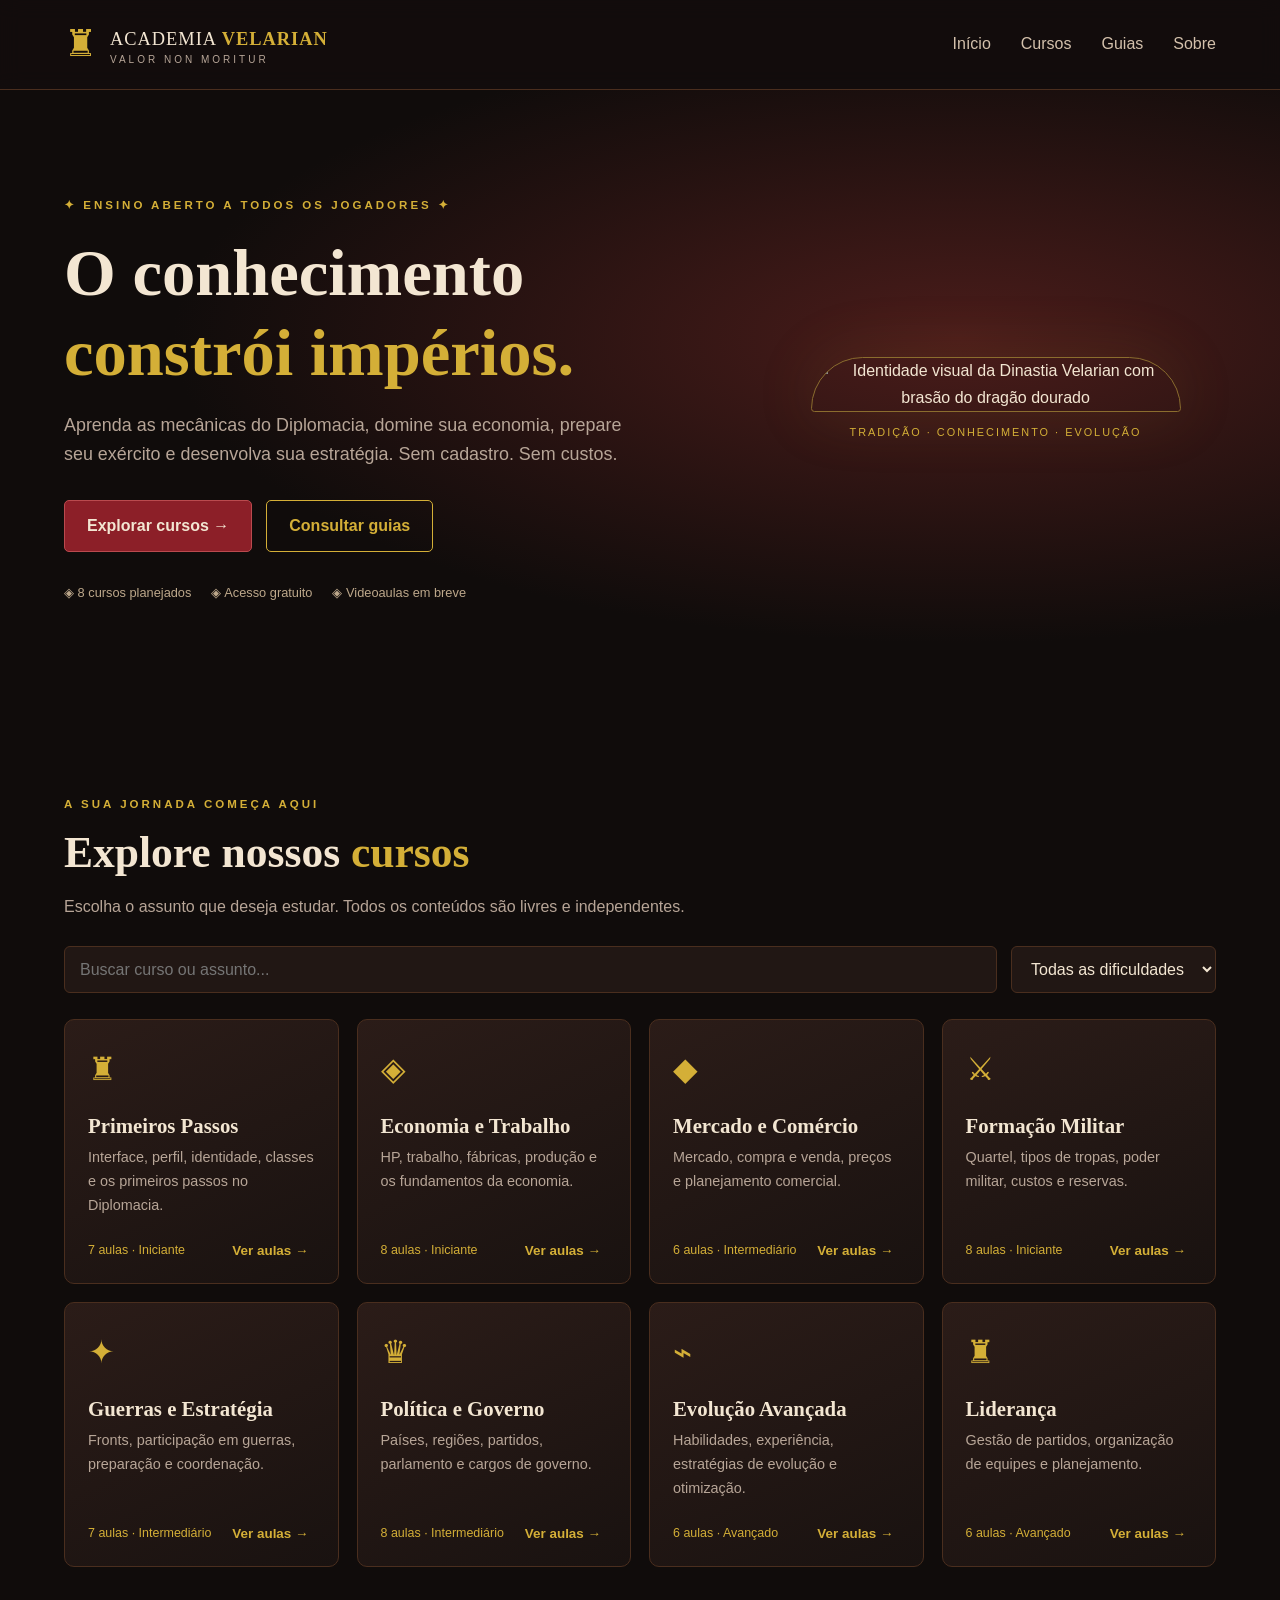
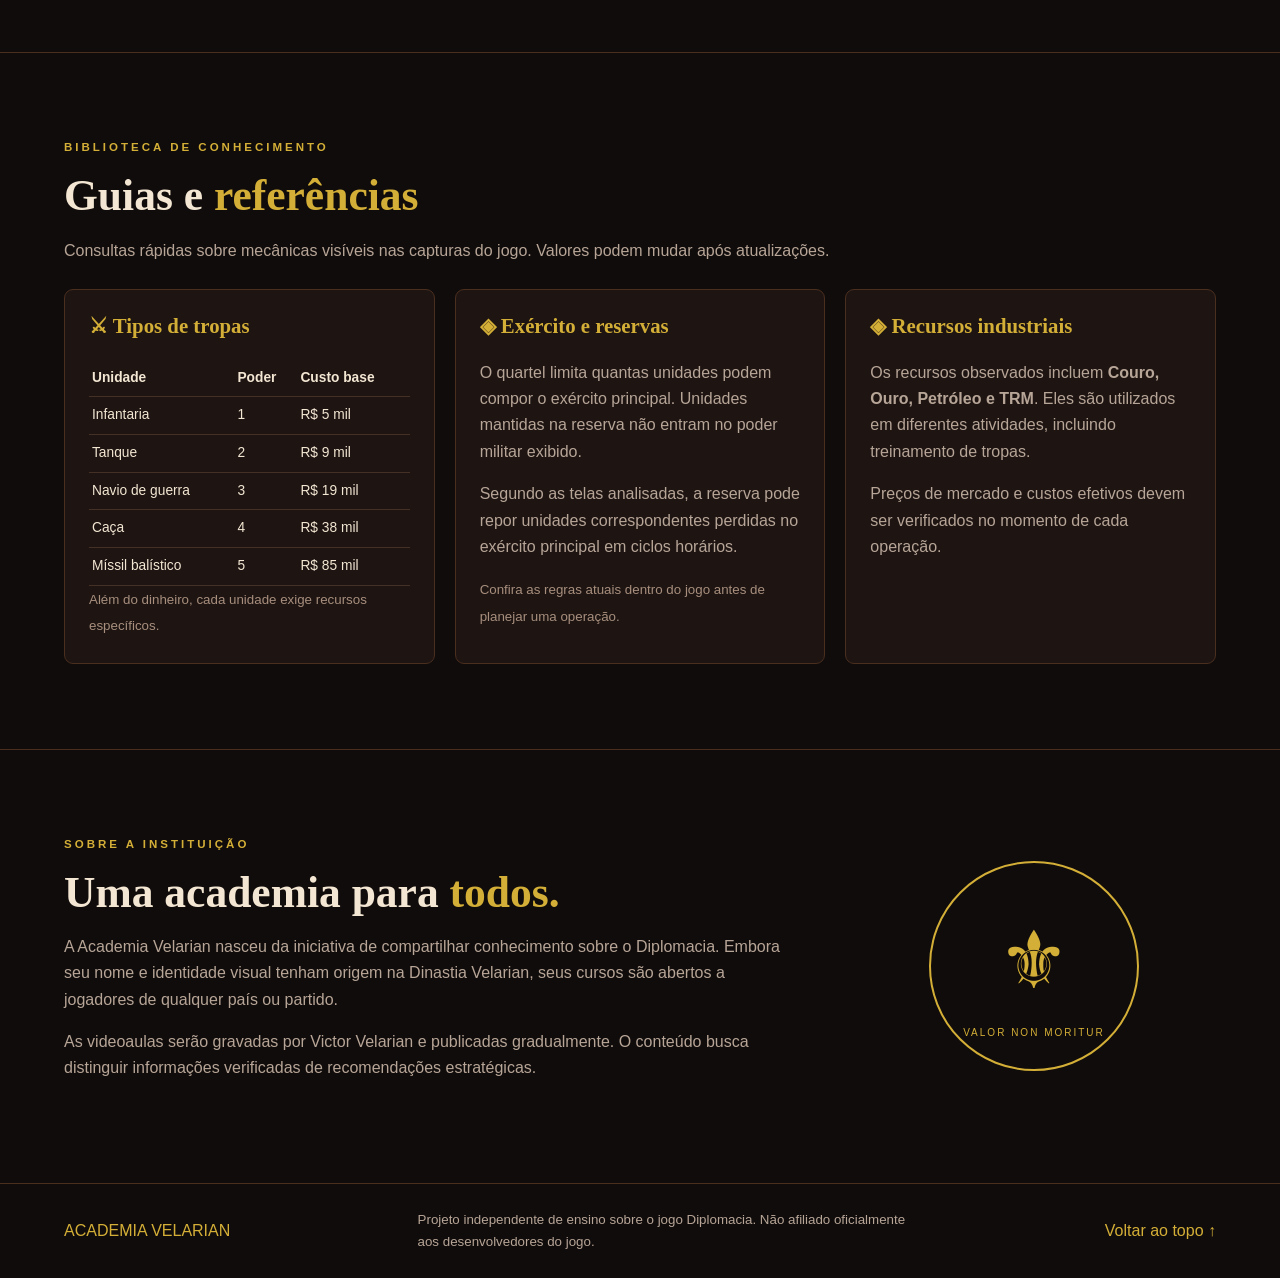
==== index.html @ 3ac7777b "Add files via upload" ====
<!doctype html><html lang="pt-BR"><head><meta charset="utf-8"><meta name="viewport" content="width=device-width, initial-scale=1"><meta name="description" content="Academia Velarian: cursos e guias gratuitos para aprender a jogar Diplomacia."><title>Academia Velarian — Conhecimento constrói impérios</title><link rel="stylesheet" href="styles.css"></head><body><header class="top"><a href="#inicio" class="brand"><span class="brandmark">♜</span><span>ACADEMIA <b>VELARIAN</b><small>VALOR NON MORITUR</small></span></a><button class="menu" id="menu" aria-label="Abrir menu">☰</button><nav id="nav"><a href="#inicio">Início</a><a href="#cursos">Cursos</a><a href="#guias">Guias</a><a href="#sobre">Sobre</a></nav></header><main><section id="inicio" class="hero"><div class="hero-text"><div class="eyebrow">✦ ENSINO ABERTO A TODOS OS JOGADORES ✦</div><h1>O conhecimento <em>constrói impérios.</em></h1><p>Aprenda as mecânicas do Diplomacia, domine sua economia, prepare seu exército e desenvolva sua estratégia. Sem cadastro. Sem custos.</p><div class="actions"><a class="primary" href="#cursos">Explorar cursos →</a><a class="secondary" href="#guias">Consultar guias</a></div><div class="meta"><span>◈ 8 cursos planejados</span><span>◈ Acesso gratuito</span><span>◈ Videoaulas em breve</span></div></div><div class="hero-art"><img src="assets/brasao-referencia.png" alt="Identidade visual da Dinastia Velarian com brasão do dragão dourado"><span>TRADIÇÃO · CONHECIMENTO · EVOLUÇÃO</span></div></section><section class="section" id="cursos"><div class="section-head"><div><div class="eyebrow">A SUA JORNADA COMEÇA AQUI</div><h2>Explore nossos <em>cursos</em></h2><p>Escolha o assunto que deseja estudar. Todos os conteúdos são livres e independentes.</p></div></div><div class="filters"><input id="search" placeholder="Buscar curso ou assunto..." aria-label="Buscar cursos"><select id="difficulty" aria-label="Filtrar por dificuldade"><option value="">Todas as dificuldades</option><option>Iniciante</option><option>Intermediário</option><option>Avançado</option></select></div><div class="cards" id="courseCards"></div></section><section class="section guides" id="guias"><div class="eyebrow">BIBLIOTECA DE CONHECIMENTO</div><h2>Guias e <em>referências</em></h2><p>Consultas rápidas sobre mecânicas visíveis nas capturas do jogo. Valores podem mudar após atualizações.</p><div class="guide-grid"><article class="guide"><h3>⚔ Tipos de tropas</h3><table><thead><tr><th>Unidade</th><th>Poder</th><th>Custo base</th></tr></thead><tbody><tr><td>Infantaria</td><td>1</td><td>R$ 5 mil</td></tr><tr><td>Tanque</td><td>2</td><td>R$ 9 mil</td></tr><tr><td>Navio de guerra</td><td>3</td><td>R$ 19 mil</td></tr><tr><td>Caça</td><td>4</td><td>R$ 38 mil</td></tr><tr><td>Míssil balístico</td><td>5</td><td>R$ 85 mil</td></tr></tbody></table><small>Além do dinheiro, cada unidade exige recursos específicos.</small></article><article class="guide"><h3>◈ Exército e reservas</h3><p>O quartel limita quantas unidades podem compor o exército principal. Unidades mantidas na reserva não entram no poder militar exibido.</p><p>Segundo as telas analisadas, a reserva pode repor unidades correspondentes perdidas no exército principal em ciclos horários.</p><small>Confira as regras atuais dentro do jogo antes de planejar uma operação.</small></article><article class="guide"><h3>◈ Recursos industriais</h3><p>Os recursos observados incluem <strong>Couro, Ouro, Petróleo e TRM</strong>. Eles são utilizados em diferentes atividades, incluindo treinamento de tropas.</p><p>Preços de mercado e custos efetivos devem ser verificados no momento de cada operação.</p></article></div></section><section class="section about" id="sobre"><div><div class="eyebrow">SOBRE A INSTITUIÇÃO</div><h2>Uma academia para <em>todos.</em></h2><p>A Academia Velarian nasceu da iniciativa de compartilhar conhecimento sobre o Diplomacia. Embora seu nome e identidade visual tenham origem na Dinastia Velarian, seus cursos são abertos a jogadores de qualquer país ou partido.</p><p>As videoaulas serão gravadas por Victor Velarian e publicadas gradualmente. O conteúdo busca distinguir informações verificadas de recomendações estratégicas.</p></div><div class="seal">⚜<small>VALOR NON MORITUR</small></div></section></main><footer><span>ACADEMIA VELARIAN</span><small>Projeto independente de ensino sobre o jogo Diplomacia. Não afiliado oficialmente aos desenvolvedores do jogo.</small><a href="#inicio">Voltar ao topo ↑</a></footer><dialog id="courseDialog"><button class="close" id="closeDialog" aria-label="Fechar">×</button><div id="courseDetail"></div></dialog><script src="script.js"></script></body></html>
---- styles.css ----
:root{--bg:#100c0b;--panel:#1e1513;--line:#4a2e1e;--gold:#d4af37;--cream:#f3e6d2;--muted:#b7a597;--red:#8c1f28}*{box-sizing:border-box}html{scroll-behavior:smooth}body{margin:0;background:var(--bg);color:var(--cream);font-family:Arial,Helvetica,sans-serif;line-height:1.65}h1,h2,h3,.brand{font-family:Georgia,serif}h1,h2,h3{line-height:1.2}h1{font-size:clamp(2.6rem,5.2vw,5rem);margin:18px 0}h2{font-size:clamp(2rem,3.4vw,3rem);margin:12px 0}h3{font-size:1.3rem}em{font-style:normal;color:var(--gold)}p{color:var(--muted)}a{color:inherit;text-decoration:none}.top{position:sticky;top:0;z-index:10;display:flex;align-items:center;justify-content:space-between;padding:14px max(5vw,24px);background:#130d0deF;border-bottom:1px solid var(--line);backdrop-filter:blur(10px)}.brand{display:flex;align-items:center;gap:12px;font-size:1.15rem;letter-spacing:1px}.brand b{color:var(--gold)}.brand small{display:block;font:10px Arial;letter-spacing:3px;color:var(--muted)}.brandmark{color:var(--gold);font-size:2.3rem}.top nav{display:flex;gap:30px;color:#d4c1ac}.top nav a:hover{color:var(--gold)}.menu{display:none}.hero{min-height:620px;display:grid;grid-template-columns:1.2fr .8fr;align-items:center;gap:50px;padding:70px max(5vw,24px);background:radial-gradient(ellipse at 75% 40%,#4a1c1a 0%,#100c0b 58%)}.hero-text{max-width:720px}.hero-text>p{font-size:1.12rem;max-width:580px}.eyebrow{color:var(--gold);letter-spacing:3px;font-size:.72rem;font-weight:bold}.actions{display:flex;gap:14px;flex-wrap:wrap;margin:30px 0}.primary,.secondary{padding:12px 22px;border-radius:5px;font-weight:bold}.primary{background:var(--red);border:1px solid #ba4a4e}.secondary{border:1px solid var(--gold);color:var(--gold)}.primary:hover{background:#ae2b36}.secondary:hover{background:#2c2118}.meta{display:flex;gap:20px;flex-wrap:wrap;color:#bda88b;font-size:.8rem}.hero-art{text-align:center}.hero-art img{width:100%;max-width:370px;max-height:450px;object-fit:cover;object-position:center 25%;border:1px solid #8b6d2e;border-radius:180px 180px 12px 12px;box-shadow:0 0 65px #b1822c26}.hero-art span{display:block;margin-top:12px;color:var(--gold);font-size:.68rem;letter-spacing:2px}.section{padding:85px max(5vw,24px);max-width:1500px;margin:auto}.section-head p{max-width:700px}.filters{display:flex;gap:14px;margin:26px 0}.filters input,.filters select{padding:13px 15px;background:#211714;border:1px solid var(--line);border-radius:6px;color:var(--cream);font-size:1rem}.filters input{flex:1}.cards{display:grid;grid-template-columns:repeat(4,minmax(0,1fr));gap:18px}.course{background:linear-gradient(155deg,#2b1c18,#191210);border:1px solid var(--line);border-radius:10px;padding:23px;display:flex;flex-direction:column;min-height:265px;transition:.2s}.course:hover{border-color:var(--gold);transform:translateY(-3px)}.course .symbol{font-size:2rem;color:var(--gold)}.course h3{margin:18px 0 7px}.course p{font-size:.9rem;flex:1;margin:0 0 16px}.course .bottom{display:flex;justify-content:space-between;align-items:center;font-size:.78rem;color:var(--gold)}.course button{background:transparent;color:var(--gold);border:0;cursor:pointer;font-weight:bold;font-size:.84rem}.guides{border-top:1px solid var(--line)}.guide-grid{display:grid;grid-template-columns:repeat(3,minmax(0,1fr));gap:20px;margin-top:25px}.guide{border:1px solid var(--line);background:var(--panel);border-radius:9px;padding:24px}.guide h3{color:var(--gold);margin-top:0}.guide small{color:#a78e7d}.guide table{width:100%;border-collapse:collapse;font-size:.86rem}.guide td,.guide th{padding:7px 3px;text-align:left;border-bottom:1px solid #453026}.about{border-top:1px solid var(--line);display:grid;grid-template-columns:2fr 1fr;gap:60px;align-items:center}.seal{width:210px;height:210px;border:2px solid var(--gold);border-radius:50%;display:flex;flex-direction:column;align-items:center;justify-content:center;font-size:5rem;color:var(--gold);margin:auto}.seal small{font:10px Arial;letter-spacing:2px}footer{border-top:1px solid var(--line);padding:25px max(5vw,24px);display:flex;gap:20px;justify-content:space-between;align-items:center;color:var(--gold)}footer small{color:var(--muted);max-width:500px}dialog{background:#1d1412;color:var(--cream);border:1px solid var(--gold);border-radius:10px;width:min(740px,92vw);max-height:85vh;padding:30px}dialog::backdrop{background:#000b;backdrop-filter:blur(3px)}.close{float:right;background:none;color:var(--gold);border:0;font-size:2rem;cursor:pointer}.lesson{padding:14px 0;border-bottom:1px solid var(--line)}.lesson strong{display:block}.lesson small{color:var(--muted)}.lesson .state{color:var(--gold);font-size:.75rem}.video-placeholder{padding:22px;border:1px dashed var(--line);color:var(--muted);text-align:center;margin:20px 0}.course-detail p{color:var(--muted)}@media(max-width:1050px){.cards{grid-template-columns:repeat(2,1fr)}.guide-grid{grid-template-columns:1fr 1fr}}@media(max-width:700px){.menu{display:block;border:0;background:none;color:var(--gold);font-size:1.6rem}.top nav{display:none;position:absolute;top:65px;left:0;right:0;background:#1b1210;flex-direction:column;padding:22px}.top nav.open{display:flex}.hero{grid-template-columns:1fr;padding-top:48px;gap:30px}.hero-art img{max-height:280px;max-width:250px}.cards,.guide-grid,.about{grid-template-columns:1fr}.filters{flex-direction:column}.section{padding-top:55px;padding-bottom:55px}footer{flex-direction:column;align-items:flex-start}.meta{gap:10px}}
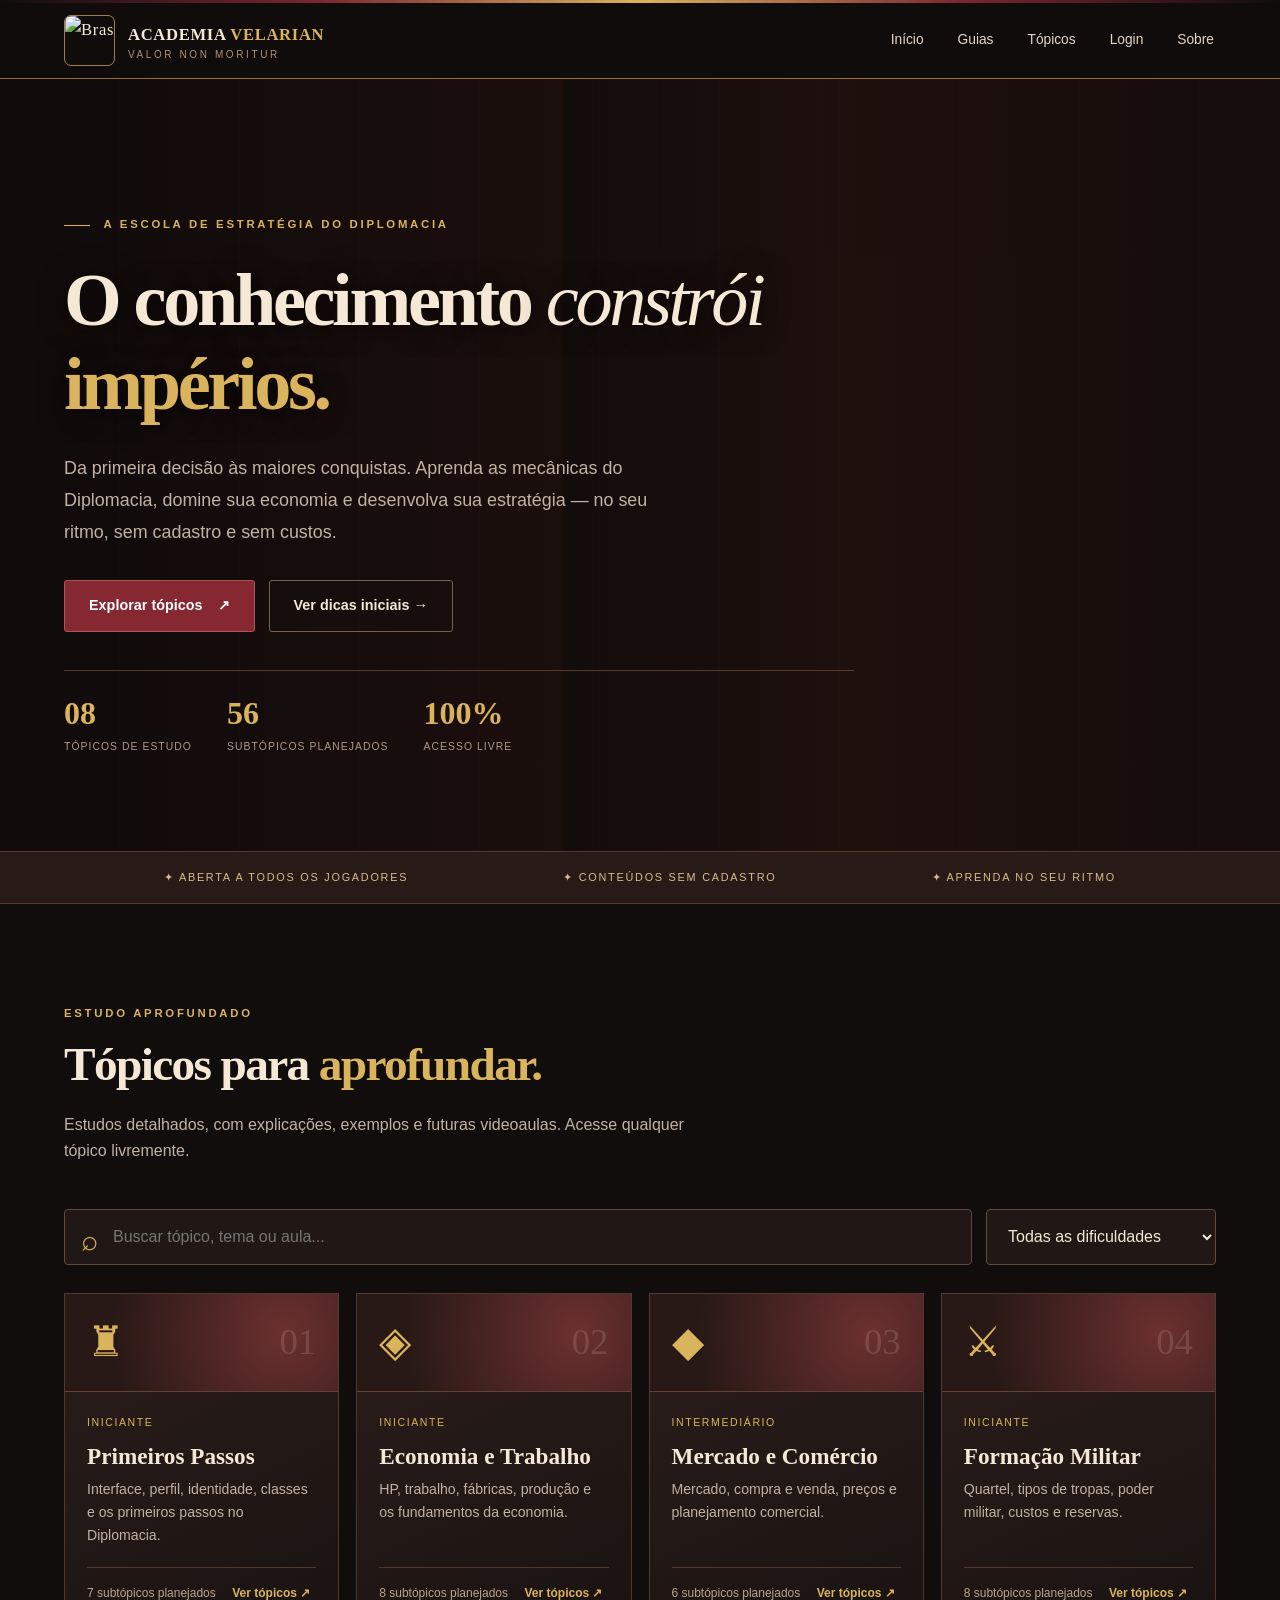
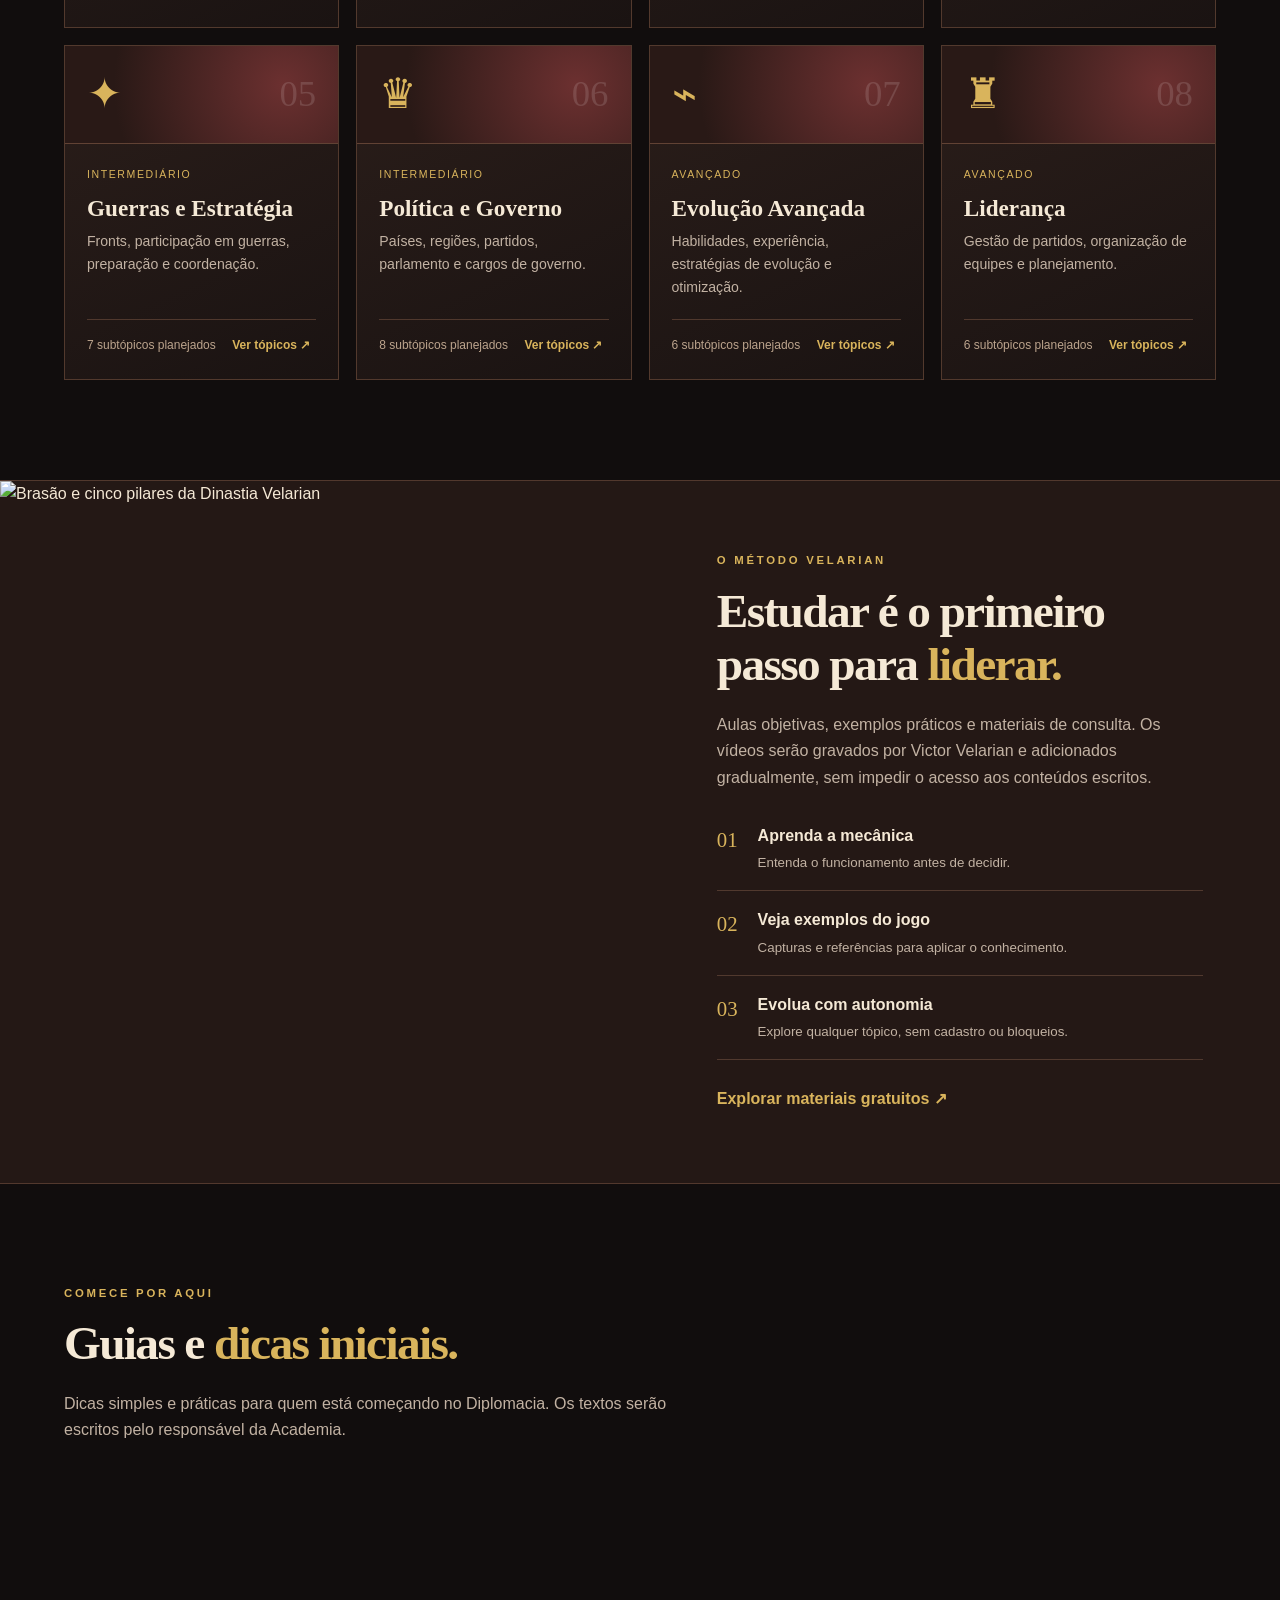
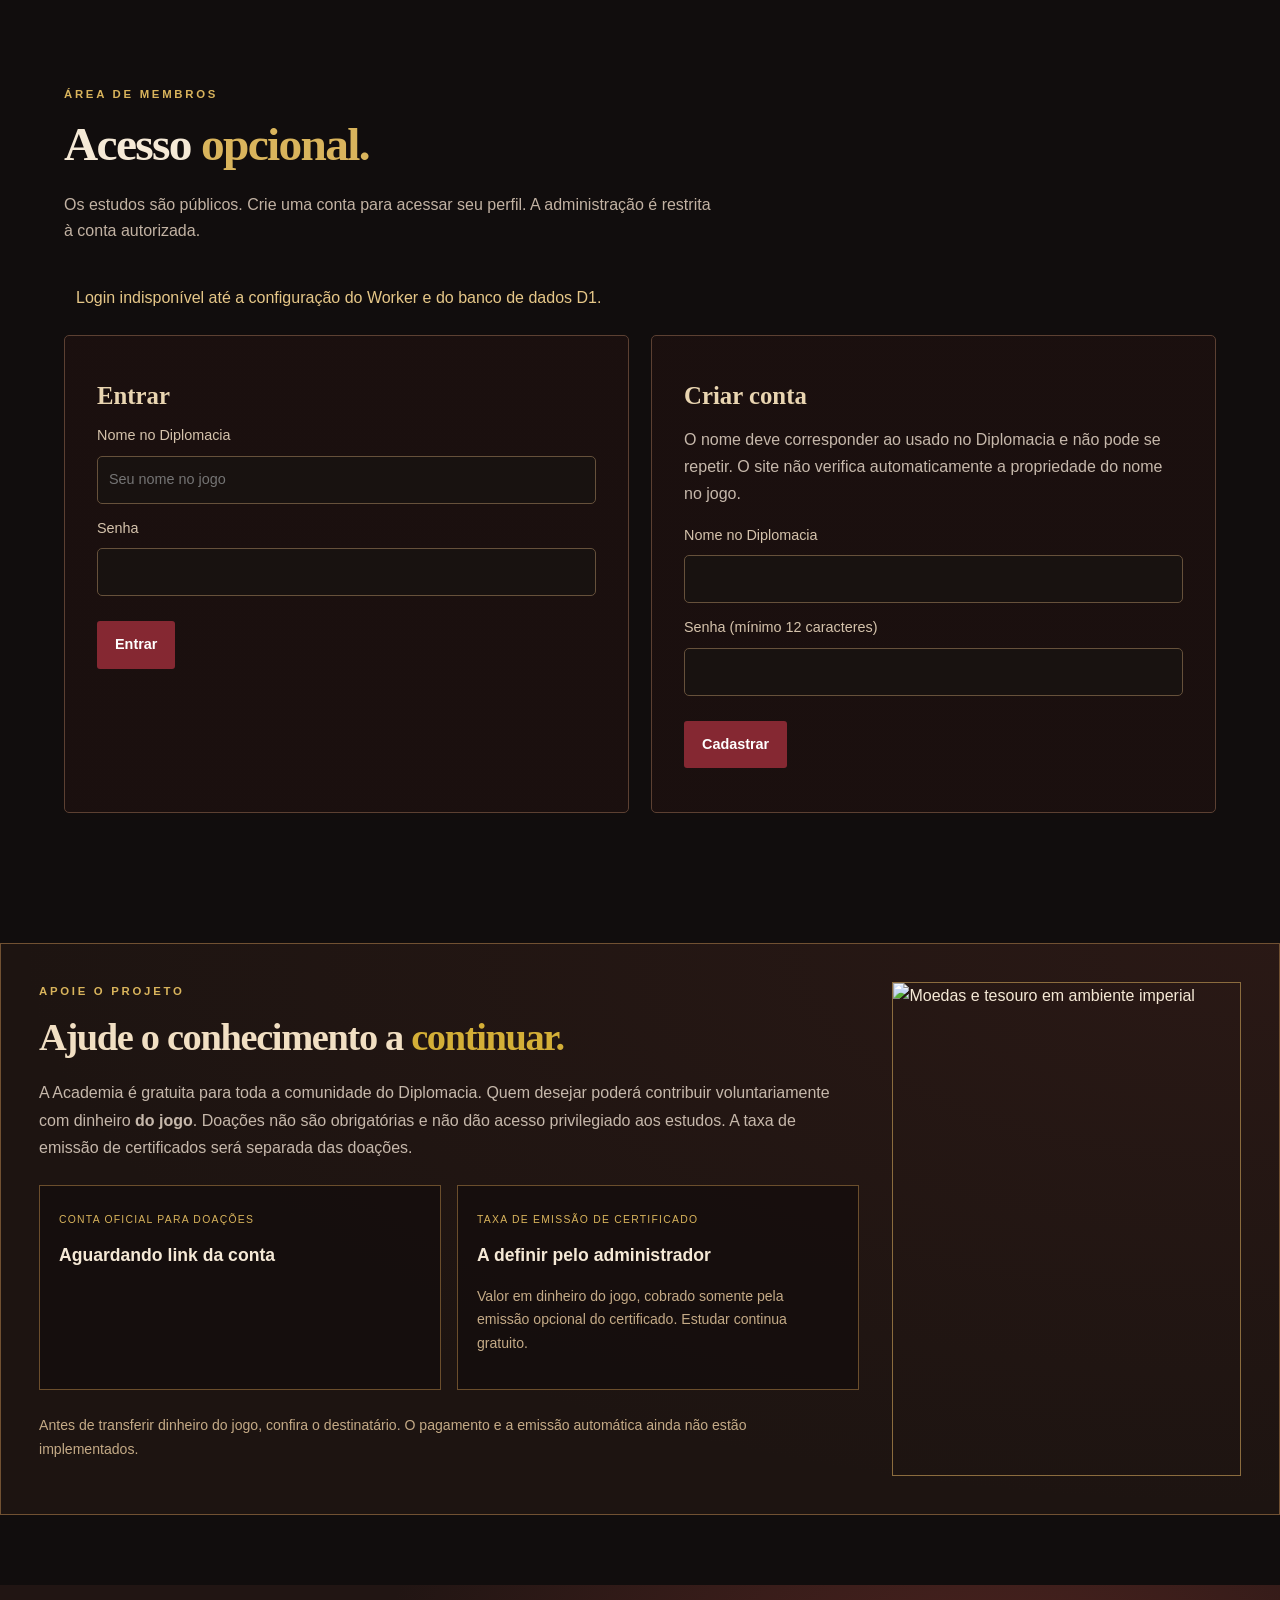
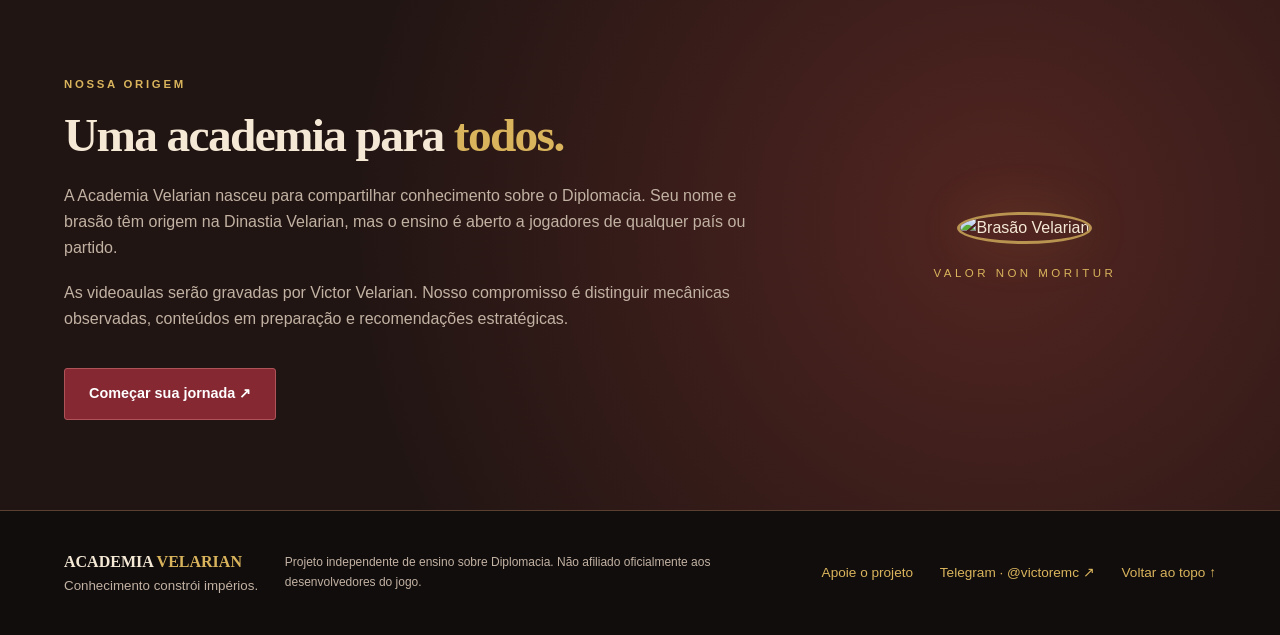
==== commit 28f11204: "Add files via upload" ====
--- a/index.html
+++ b/index.html
@@ -1 +1,11 @@
-<!doctype html><html lang="pt-BR"><head><meta charset="utf-8"><meta name="viewport" content="width=device-width, initial-scale=1"><meta name="description" content="Academia Velarian: cursos e guias gratuitos para aprender a jogar Diplomacia."><title>Academia Velarian — Conhecimento constrói impérios</title><link rel="stylesheet" href="styles.css"></head><body><header class="top"><a href="#inicio" class="brand"><span class="brandmark">♜</span><span>ACADEMIA <b>VELARIAN</b><small>VALOR NON MORITUR</small></span></a><button class="menu" id="menu" aria-label="Abrir menu">☰</button><nav id="nav"><a href="#inicio">Início</a><a href="#cursos">Cursos</a><a href="#guias">Guias</a><a href="#sobre">Sobre</a></nav></header><main><section id="inicio" class="hero"><div class="hero-text"><div class="eyebrow">✦ ENSINO ABERTO A TODOS OS JOGADORES ✦</div><h1>O conhecimento <em>constrói impérios.</em></h1><p>Aprenda as mecânicas do Diplomacia, domine sua economia, prepare seu exército e desenvolva sua estratégia. Sem cadastro. Sem custos.</p><div class="actions"><a class="primary" href="#cursos">Explorar cursos →</a><a class="secondary" href="#guias">Consultar guias</a></div><div class="meta"><span>◈ 8 cursos planejados</span><span>◈ Acesso gratuito</span><span>◈ Videoaulas em breve</span></div></div><div class="hero-art"><img src="assets/brasao-referencia.png" alt="Identidade visual da Dinastia Velarian com brasão do dragão dourado"><span>TRADIÇÃO · CONHECIMENTO · EVOLUÇÃO</span></div></section><section class="section" id="cursos"><div class="section-head"><div><div class="eyebrow">A SUA JORNADA COMEÇA AQUI</div><h2>Explore nossos <em>cursos</em></h2><p>Escolha o assunto que deseja estudar. Todos os conteúdos são livres e independentes.</p></div></div><div class="filters"><input id="search" placeholder="Buscar curso ou assunto..." aria-label="Buscar cursos"><select id="difficulty" aria-label="Filtrar por dificuldade"><option value="">Todas as dificuldades</option><option>Iniciante</option><option>Intermediário</option><option>Avançado</option></select></div><div class="cards" id="courseCards"></div></section><section class="section guides" id="guias"><div class="eyebrow">BIBLIOTECA DE CONHECIMENTO</div><h2>Guias e <em>referências</em></h2><p>Consultas rápidas sobre mecânicas visíveis nas capturas do jogo. Valores podem mudar após atualizações.</p><div class="guide-grid"><article class="guide"><h3>⚔ Tipos de tropas</h3><table><thead><tr><th>Unidade</th><th>Poder</th><th>Custo base</th></tr></thead><tbody><tr><td>Infantaria</td><td>1</td><td>R$ 5 mil</td></tr><tr><td>Tanque</td><td>2</td><td>R$ 9 mil</td></tr><tr><td>Navio de guerra</td><td>3</td><td>R$ 19 mil</td></tr><tr><td>Caça</td><td>4</td><td>R$ 38 mil</td></tr><tr><td>Míssil balístico</td><td>5</td><td>R$ 85 mil</td></tr></tbody></table><small>Além do dinheiro, cada unidade exige recursos específicos.</small></article><article class="guide"><h3>◈ Exército e reservas</h3><p>O quartel limita quantas unidades podem compor o exército principal. Unidades mantidas na reserva não entram no poder militar exibido.</p><p>Segundo as telas analisadas, a reserva pode repor unidades correspondentes perdidas no exército principal em ciclos horários.</p><small>Confira as regras atuais dentro do jogo antes de planejar uma operação.</small></article><article class="guide"><h3>◈ Recursos industriais</h3><p>Os recursos observados incluem <strong>Couro, Ouro, Petróleo e TRM</strong>. Eles são utilizados em diferentes atividades, incluindo treinamento de tropas.</p><p>Preços de mercado e custos efetivos devem ser verificados no momento de cada operação.</p></article></div></section><section class="section about" id="sobre"><div><div class="eyebrow">SOBRE A INSTITUIÇÃO</div><h2>Uma academia para <em>todos.</em></h2><p>A Academia Velarian nasceu da iniciativa de compartilhar conhecimento sobre o Diplomacia. Embora seu nome e identidade visual tenham origem na Dinastia Velarian, seus cursos são abertos a jogadores de qualquer país ou partido.</p><p>As videoaulas serão gravadas por Victor Velarian e publicadas gradualmente. O conteúdo busca distinguir informações verificadas de recomendações estratégicas.</p></div><div class="seal">⚜<small>VALOR NON MORITUR</small></div></section></main><footer><span>ACADEMIA VELARIAN</span><small>Projeto independente de ensino sobre o jogo Diplomacia. Não afiliado oficialmente aos desenvolvedores do jogo.</small><a href="#inicio">Voltar ao topo ↑</a></footer><dialog id="courseDialog"><button class="close" id="closeDialog" aria-label="Fechar">×</button><div id="courseDetail"></div></dialog><script src="script.js"></script></body></html>
+<!doctype html><html lang="pt-BR"><head><meta charset="utf-8"><meta name="viewport" content="width=device-width,initial-scale=1"><meta name="theme-color" content="#110d0d"><meta name="description" content="Academia Velarian: aprenda Diplomacia gratuitamente com tópicos, guias e videoaulas."><title>Academia Velarian — Conhecimento constrói impérios</title><link rel="stylesheet" href="styles.css"></head><body><div class="ornament" aria-hidden="true"></div><header class="top"><a href="#inicio" class="brand"><img src="assets/brasao-velarian.webp" alt="Brasão da Dinastia Velarian"><span><strong>ACADEMIA <em>VELARIAN</em></strong><small>VALOR NON MORITUR</small></span></a><button class="menu" id="menu" aria-label="Abrir menu" aria-expanded="false">☰</button><nav id="nav" aria-label="Navegação principal"><a href="#inicio">Início</a><a href="#guias">Guias</a><a href="#topicos">Tópicos</a><a href="#login">Login</a><a href="#sobre">Sobre</a></nav></header><main><section id="inicio" class="hero"><div class="hero-glow"></div><div class="hero-art" role="img" aria-label="Salão imperial da Academia Velarian com brasão dourado"></div><div class="hero-content"><div class="eyebrow"><span class="line"></span> A ESCOLA DE ESTRATÉGIA DO DIPLOMACIA</div><h1>O conhecimento <i>constrói</i> <em>impérios.</em></h1><p>Da primeira decisão às maiores conquistas. Aprenda as mecânicas do Diplomacia, domine sua economia e desenvolva sua estratégia — no seu ritmo, sem cadastro e sem custos.</p><div class="actions"><a class="primary" href="#topicos">Explorar tópicos <span>↗</span></a><a class="secondary" href="#guias">Ver dicas iniciais →</a></div><div class="hero-facts"><div><b>08</b><small>TÓPICOS DE ESTUDO</small></div><div><b>56</b><small>SUBTÓPICOS PLANEJADOS</small></div><div><b>100%</b><small>ACESSO LIVRE</small></div></div></div></section><section class="intro-strip"><span>✦ ABERTA A TODOS OS JOGADORES</span><span>✦ CONTEÚDOS SEM CADASTRO</span><span>✦ APRENDA NO SEU RITMO</span></section><section class="section" id="topicos"><div class="section-heading"><div><div class="eyebrow">ESTUDO APROFUNDADO</div><h2>Tópicos para <em>aprofundar.</em></h2><p>Estudos detalhados, com explicações, exemplos e futuras videoaulas. Acesse qualquer tópico livremente.</p></div></div><div class="filters"><label class="search-wrap"><span aria-hidden="true">⌕</span><input id="search" type="search" placeholder="Buscar tópico, tema ou aula..." aria-label="Buscar tópicos"></label><select id="difficulty" aria-label="Filtrar por dificuldade"><option value="">Todas as dificuldades</option><option>Iniciante</option><option>Intermediário</option><option>Avançado</option></select></div><div class="cards" id="courseCards"></div></section><section class="feature"><div class="feature-visual"><img src="assets/cinco-pilares.webp" loading="lazy" alt="Brasão e cinco pilares da Dinastia Velarian"></div><div class="feature-text"><div class="eyebrow">O MÉTODO VELARIAN</div><h2>Estudar é o primeiro passo para <em>liderar.</em></h2><p>Aulas objetivas, exemplos práticos e materiais de consulta. Os vídeos serão gravados por Victor Velarian e adicionados gradualmente, sem impedir o acesso aos conteúdos escritos.</p><div class="feature-point"><span>01</span><div><strong>Aprenda a mecânica</strong><small>Entenda o funcionamento antes de decidir.</small></div></div><div class="feature-point"><span>02</span><div><strong>Veja exemplos do jogo</strong><small>Capturas e referências para aplicar o conhecimento.</small></div></div><div class="feature-point"><span>03</span><div><strong>Evolua com autonomia</strong><small>Explore qualquer tópico, sem cadastro ou bloqueios.</small></div></div><a class="text-link" href="#guias">Explorar materiais gratuitos ↗</a></div></section><section class="section" id="guias"><div class="section-heading"><div><div class="eyebrow">COMECE POR AQUI</div><h2>Guias e <em>dicas iniciais.</em></h2><p>Dicas simples e práticas para quem está começando no Diplomacia. Os textos serão escritos pelo responsável da Academia.</p></div></div><div class="guide-grid" id="guideCards"></div></section><section class="section" id="login"><div class="section-heading"><div><div class="eyebrow">ÁREA DE MEMBROS</div><h2>Acesso <em>opcional.</em></h2><p>Os estudos são públicos. Crie uma conta para acessar seu perfil. A administração é restrita à conta autorizada.</p></div></div>
+<div id="authStatus" class="notice">Carregando informações de acesso...</div>
+<div class="portal-grid" id="authForms">
+<article class="portal-panel"><h3>Entrar</h3><form id="loginForm"><label>Nome no Diplomacia<input name="username" autocomplete="username" required maxlength="48" placeholder="Seu nome no jogo"></label><label>Senha<input name="password" type="password" autocomplete="current-password" required></label><button class="primary" type="submit">Entrar</button></form></article>
+<article class="portal-panel"><h3>Criar conta</h3><p>O nome deve corresponder ao usado no Diplomacia e não pode se repetir. O site não verifica automaticamente a propriedade do nome no jogo.</p><form id="registerForm"><label>Nome no Diplomacia<input name="username" autocomplete="username" required maxlength="48" minlength="3"></label><label>Senha (mínimo 12 caracteres)<input name="password" type="password" autocomplete="new-password" required minlength="12"></label><button class="primary" type="submit">Cadastrar</button></form></article></div>
+<div id="accountPanel" class="portal-panel" hidden><h3>Minha conta</h3><p id="accountName"></p><a id="adminEntry" href="#admin" class="primary" hidden>Abrir painel administrativo ↗</a> <button id="logoutButton" class="secondary" type="button">Sair</button></div></section>
+<section class="section" id="admin" hidden><div class="section-heading"><div><div class="eyebrow">ACESSO RESTRITO</div><h2>Painel <em>administrativo.</em></h2><p>Edite os textos, imagens, guias, tópicos, vídeos e configurações da Academia.</p></div></div>
+<div class="admin-tabs"><button data-tab="general" class="active">Site e doações</button><button data-tab="guides">Guias</button><button data-tab="topics">Tópicos</button><button data-tab="media">Imagens</button></div>
+<div id="adminGeneral" class="portal-panel"><h3>Configurações do site</h3><form id="generalForm"><label>Título principal<input name="heroTitle" maxlength="180"></label><label>Apresentação<textarea name="heroText" rows="4"></textarea></label><label>Texto da seção Sobre<textarea name="aboutText" rows="4"></textarea></label><label>Link da conta para doações<input name="donationAccountUrl" type="url" placeholder="https://..."></label><label>Taxa do certificado (dinheiro do jogo)<input name="certificateFee" placeholder="Ex.: 10M"></label><label>Imagem principal (URL ou /media/... )<input name="heroImage" placeholder="/assets/academia-imperial.webp"></label><label>Imagem de doações (URL ou /media/... )<input name="supportImage" placeholder="/assets/tesouro-sem-texto.webp"></label><button class="primary" type="submit">Salvar alterações</button></form></div>
+<div id="adminContent" class="portal-panel" hidden><h3 id="contentEditorTitle">Conteúdo</h3><form id="contentForm"><input name="id" type="hidden"><input name="kind" type="hidden"><label>Título<input name="title" required maxlength="140"></label><label>Descrição curta<textarea name="summary" rows="2"></textarea></label><label>Conteúdo (texto simples)<textarea name="body" rows="10" placeholder="Escreva o conteúdo aqui..."></textarea></label><label>URL do vídeo YouTube (opcional)<input name="videoUrl" type="url" placeholder="https://www.youtube.com/watch?v=..."></label><label>Imagem de capa (URL ou /media/... )<input name="imageUrl" placeholder="/media/..."></label><label>Estado<select name="status"><option value="draft">Rascunho</option><option value="published">Publicado</option></select></label><button class="primary" type="submit">Salvar conteúdo</button><button class="secondary" id="newContent" type="button">Novo</button></form><div id="adminContentList"></div></div>
+<div id="adminMedia" class="portal-panel" hidden><h3>Biblioteca de imagens</h3><p>Envie imagens de até 2 MB. Depois copie o endereço gerado para substituir as imagens do site ou de um conteúdo.</p><form id="mediaForm"><label>Imagem<input type="file" name="image" accept="image/png,image/jpeg,image/webp,image/gif" required></label><button class="primary" type="submit">Enviar imagem</button></form><div id="mediaList"></div></div><div id="adminMessage" role="status" class="notice"></div></section><section class="support" id="apoie"><div><div class="eyebrow">APOIE O PROJETO</div><h2>Ajude o conhecimento a <em>continuar.</em></h2><p>A Academia é gratuita para toda a comunidade do Diplomacia. Quem desejar poderá contribuir voluntariamente com dinheiro <strong>do jogo</strong>. Doações não são obrigatórias e não dão acesso privilegiado aos estudos. A taxa de emissão de certificados será separada das doações.</p><div class="support-info"><div><small>CONTA OFICIAL PARA DOAÇÕES</small><div id="donationAccount" class="editable-value">Aguardando link da conta</div><a id="donationLink" class="primary donation-button" hidden target="_blank" rel="noopener noreferrer">Abrir conta para contribuir ↗</a></div><div><small>TAXA DE EMISSÃO DE CERTIFICADO</small><div id="certificateFee" class="editable-value">A definir</div><p class="note">Valor em dinheiro do jogo, cobrado somente pela emissão opcional do certificado. Estudar continua gratuito.</p></div></div><p class="note">Antes de transferir dinheiro do jogo, confira o destinatário. O pagamento e a emissão automática ainda não estão implementados.</p></div><div class="support-illustration"><img src="assets/tesouro-sem-texto.webp" alt="Moedas e tesouro em ambiente imperial" loading="lazy"></div></section><section class="about" id="sobre"><div class="about-copy"><div class="eyebrow">NOSSA ORIGEM</div><h2>Uma academia para <em>todos.</em></h2><p>A Academia Velarian nasceu para compartilhar conhecimento sobre o Diplomacia. Seu nome e brasão têm origem na Dinastia Velarian, mas o ensino é aberto a jogadores de qualquer país ou partido.</p><p>As videoaulas serão gravadas por Victor Velarian. Nosso compromisso é distinguir mecânicas observadas, conteúdos em preparação e recomendações estratégicas.</p><a href="#topicos" class="primary">Começar sua jornada ↗</a></div><div class="about-seal"><img src="assets/brasao-velarian.webp" loading="lazy" alt="Brasão Velarian"><span>VALOR NON MORITUR</span></div></section></main><footer><div class="footer-brand"><strong>ACADEMIA <em>VELARIAN</em></strong><small>Conhecimento constrói impérios.</small></div><p>Projeto independente de ensino sobre Diplomacia. Não afiliado oficialmente aos desenvolvedores do jogo.</p><a href="#apoie">Apoie o projeto</a><a href="https://t.me/victoremc" target="_blank" rel="noopener noreferrer" aria-label="Contato no Telegram: @victoremc">Telegram · @victoremc ↗</a><a href="#inicio">Voltar ao topo ↑</a></footer><dialog id="courseDialog" aria-labelledby="courseTitle"><button class="close" id="closeDialog" aria-label="Fechar curso">×</button><div id="courseDetail"></div></dialog><script src="config.js"></script><script src="script.js"></script><script src="app.js"></script></body></html>
--- a/styles.css
+++ b/styles.css
@@ -1 +1,44 @@
-:root{--bg:#100c0b;--panel:#1e1513;--line:#4a2e1e;--gold:#d4af37;--cream:#f3e6d2;--muted:#b7a597;--red:#8c1f28}*{box-sizing:border-box}html{scroll-behavior:smooth}body{margin:0;background:var(--bg);color:var(--cream);font-family:Arial,Helvetica,sans-serif;line-height:1.65}h1,h2,h3,.brand{font-family:Georgia,serif}h1,h2,h3{line-height:1.2}h1{font-size:clamp(2.6rem,5.2vw,5rem);margin:18px 0}h2{font-size:clamp(2rem,3.4vw,3rem);margin:12px 0}h3{font-size:1.3rem}em{font-style:normal;color:var(--gold)}p{color:var(--muted)}a{color:inherit;text-decoration:none}.top{position:sticky;top:0;z-index:10;display:flex;align-items:center;justify-content:space-between;padding:14px max(5vw,24px);background:#130d0deF;border-bottom:1px solid var(--line);backdrop-filter:blur(10px)}.brand{display:flex;align-items:center;gap:12px;font-size:1.15rem;letter-spacing:1px}.brand b{color:var(--gold)}.brand small{display:block;font:10px Arial;letter-spacing:3px;color:var(--muted)}.brandmark{color:var(--gold);font-size:2.3rem}.top nav{display:flex;gap:30px;color:#d4c1ac}.top nav a:hover{color:var(--gold)}.menu{display:none}.hero{min-height:620px;display:grid;grid-template-columns:1.2fr .8fr;align-items:center;gap:50px;padding:70px max(5vw,24px);background:radial-gradient(ellipse at 75% 40%,#4a1c1a 0%,#100c0b 58%)}.hero-text{max-width:720px}.hero-text>p{font-size:1.12rem;max-width:580px}.eyebrow{color:var(--gold);letter-spacing:3px;font-size:.72rem;font-weight:bold}.actions{display:flex;gap:14px;flex-wrap:wrap;margin:30px 0}.primary,.secondary{padding:12px 22px;border-radius:5px;font-weight:bold}.primary{background:var(--red);border:1px solid #ba4a4e}.secondary{border:1px solid var(--gold);color:var(--gold)}.primary:hover{background:#ae2b36}.secondary:hover{background:#2c2118}.meta{display:flex;gap:20px;flex-wrap:wrap;color:#bda88b;font-size:.8rem}.hero-art{text-align:center}.hero-art img{width:100%;max-width:370px;max-height:450px;object-fit:cover;object-position:center 25%;border:1px solid #8b6d2e;border-radius:180px 180px 12px 12px;box-shadow:0 0 65px #b1822c26}.hero-art span{display:block;margin-top:12px;color:var(--gold);font-size:.68rem;letter-spacing:2px}.section{padding:85px max(5vw,24px);max-width:1500px;margin:auto}.section-head p{max-width:700px}.filters{display:flex;gap:14px;margin:26px 0}.filters input,.filters select{padding:13px 15px;background:#211714;border:1px solid var(--line);border-radius:6px;color:var(--cream);font-size:1rem}.filters input{flex:1}.cards{display:grid;grid-template-columns:repeat(4,minmax(0,1fr));gap:18px}.course{background:linear-gradient(155deg,#2b1c18,#191210);border:1px solid var(--line);border-radius:10px;padding:23px;display:flex;flex-direction:column;min-height:265px;transition:.2s}.course:hover{border-color:var(--gold);transform:translateY(-3px)}.course .symbol{font-size:2rem;color:var(--gold)}.course h3{margin:18px 0 7px}.course p{font-size:.9rem;flex:1;margin:0 0 16px}.course .bottom{display:flex;justify-content:space-between;align-items:center;font-size:.78rem;color:var(--gold)}.course button{background:transparent;color:var(--gold);border:0;cursor:pointer;font-weight:bold;font-size:.84rem}.guides{border-top:1px solid var(--line)}.guide-grid{display:grid;grid-template-columns:repeat(3,minmax(0,1fr));gap:20px;margin-top:25px}.guide{border:1px solid var(--line);background:var(--panel);border-radius:9px;padding:24px}.guide h3{color:var(--gold);margin-top:0}.guide small{color:#a78e7d}.guide table{width:100%;border-collapse:collapse;font-size:.86rem}.guide td,.guide th{padding:7px 3px;text-align:left;border-bottom:1px solid #453026}.about{border-top:1px solid var(--line);display:grid;grid-template-columns:2fr 1fr;gap:60px;align-items:center}.seal{width:210px;height:210px;border:2px solid var(--gold);border-radius:50%;display:flex;flex-direction:column;align-items:center;justify-content:center;font-size:5rem;color:var(--gold);margin:auto}.seal small{font:10px Arial;letter-spacing:2px}footer{border-top:1px solid var(--line);padding:25px max(5vw,24px);display:flex;gap:20px;justify-content:space-between;align-items:center;color:var(--gold)}footer small{color:var(--muted);max-width:500px}dialog{background:#1d1412;color:var(--cream);border:1px solid var(--gold);border-radius:10px;width:min(740px,92vw);max-height:85vh;padding:30px}dialog::backdrop{background:#000b;backdrop-filter:blur(3px)}.close{float:right;background:none;color:var(--gold);border:0;font-size:2rem;cursor:pointer}.lesson{padding:14px 0;border-bottom:1px solid var(--line)}.lesson strong{display:block}.lesson small{color:var(--muted)}.lesson .state{color:var(--gold);font-size:.75rem}.video-placeholder{padding:22px;border:1px dashed var(--line);color:var(--muted);text-align:center;margin:20px 0}.course-detail p{color:var(--muted)}@media(max-width:1050px){.cards{grid-template-columns:repeat(2,1fr)}.guide-grid{grid-template-columns:1fr 1fr}}@media(max-width:700px){.menu{display:block;border:0;background:none;color:var(--gold);font-size:1.6rem}.top nav{display:none;position:absolute;top:65px;left:0;right:0;background:#1b1210;flex-direction:column;padding:22px}.top nav.open{display:flex}.hero{grid-template-columns:1fr;padding-top:48px;gap:30px}.hero-art img{max-height:280px;max-width:250px}.cards,.guide-grid,.about{grid-template-columns:1fr}.filters{flex-direction:column}.section{padding-top:55px;padding-bottom:55px}footer{flex-direction:column;align-items:flex-start}.meta{gap:10px}}
+:root{--bg:#110d0d;--panel:#1d1514;--panel2:#281c19;--line:#47332b;--gold:#d9b45c;--cream:#f5e9d6;--muted:#c2b2a3;--red:#852832}*{box-sizing:border-box}html{scroll-behavior:smooth;scroll-padding-top:90px}body{margin:0;background:var(--bg);color:var(--cream);font-family:Arial,Helvetica,sans-serif;line-height:1.65}h1,h2,h3,.brand,.hero-facts b,.section-mark{font-family:Georgia,'Times New Roman',serif}h1,h2,h3{line-height:1.13}h1{font-size:clamp(3rem,5.8vw,6.2rem);letter-spacing:-.045em;margin:25px 0}h2{font-size:clamp(2.1rem,3.7vw,4rem);letter-spacing:-.035em;margin:15px 0 20px}h3{font-size:1.45rem}em{font-style:normal;color:var(--gold)}h1 i{font-weight:normal}p{color:var(--muted)}a{color:inherit;text-decoration:none}button,input,select{font:inherit}.ornament{height:3px;background:linear-gradient(90deg,transparent,#7d2631 25%,#d9b45c 50%,#7d2631 75%,transparent)}.top{position:sticky;top:0;z-index:20;display:flex;align-items:center;justify-content:space-between;gap:25px;padding:12px max(5vw,24px);background:#120d0df5;border-bottom:1px solid #443029;backdrop-filter:blur(16px)}.brand{display:flex;align-items:center;gap:13px;font-size:1.04rem;letter-spacing:.04em;white-space:nowrap}.brand img{height:51px;width:51px;object-fit:cover;object-position:center;border-radius:50%;border:1px solid #a77c40}.brand small{display:block;font:10px Arial;letter-spacing:.26em;color:#ae9273;margin-top:1px}.top nav{display:flex;align-items:center;gap:30px;font-size:.86rem;color:#e4d6c7}.top nav a:hover{color:var(--gold)}.nav-cta{padding:10px 17px;border:1px solid #9c793e;color:var(--gold)}.menu{display:none}.hero{position:relative;overflow:hidden;min-height:680px;display:grid;grid-template-columns:1.12fr .88fr;align-items:center;gap:4vw;padding:85px max(5vw,24px) 95px;background:radial-gradient(ellipse at 76% 35%,#63252270,transparent 55%),linear-gradient(135deg,#1a1110,#100c0b 68%)}.hero:after{content:'';position:absolute;inset:0;pointer-events:none;background:repeating-linear-gradient(90deg,transparent 0,transparent 119px,#ffffff05 120px)}.hero-content,.hero-visual{position:relative;z-index:1}.hero-content{max-width:790px}.hero-content>p{font-size:1.12rem;max-width:620px;line-height:1.8}.eyebrow{font-size:.71rem;font-weight:700;letter-spacing:.24em;color:var(--gold)}.line{display:inline-block;width:26px;height:1px;background:var(--gold);vertical-align:middle;margin-right:8px}.actions{display:flex;gap:14px;flex-wrap:wrap;margin:32px 0 38px}.primary,.secondary{display:inline-flex;align-items:center;justify-content:center;gap:15px;padding:13px 24px;border-radius:3px;font-size:.9rem;font-weight:700;transition:.2s}.primary{background:var(--red);border:1px solid #ae5458;color:white}.primary:hover{background:#a93642}.secondary{border:1px solid #77604a;color:var(--cream)}.secondary:hover{border-color:var(--gold);color:var(--gold)}.hero-facts{display:flex;gap:35px;flex-wrap:wrap;border-top:1px solid #5b3a2e;padding-top:25px}.hero-facts div{display:flex;flex-direction:column}.hero-facts b{font-size:2rem;color:var(--gold);line-height:1.1}.hero-facts small{font-size:.65rem;letter-spacing:.1em;color:#ae9989;margin-top:7px}.hero-visual{display:flex;justify-content:center}.visual-frame{position:relative;width:min(100%,475px);aspect-ratio:4/5;padding:15px;border:1px solid #8c6c3c;background:linear-gradient(140deg,#35211b,#130d0d);box-shadow:0 22px 90px #0009,0 0 65px #c9973c15}.visual-frame:before,.visual-frame:after{content:'✦';position:absolute;color:var(--gold);font-size:26px;z-index:2}.visual-frame:before{top:-19px;left:-11px}.visual-frame:after{bottom:-19px;right:-11px}.visual-frame img{width:100%;height:100%;object-fit:cover;object-position:center}.visual-caption{position:absolute;bottom:15px;left:15px;right:15px;padding:17px 8px;background:#140c0de8;color:var(--gold);font-size:.65rem;letter-spacing:.13em;text-align:center}.visual-caption span{padding:0 4px}.intro-strip{display:flex;justify-content:space-evenly;gap:15px;flex-wrap:wrap;padding:17px 24px;background:#281a17;border-block:1px solid #5b3a2e;color:#d8bc8b;font-size:.68rem;letter-spacing:.16em}.section{padding:100px max(5vw,24px);max-width:1600px;margin:auto}.section-heading{display:flex;justify-content:space-between;gap:20px;align-items:center}.section-heading p{max-width:650px}.section-mark{font-size:7rem;color:#3a2620;line-height:1}.filters{display:flex;gap:14px;margin:28px 0}.search-wrap{position:relative;flex:1}.search-wrap span{position:absolute;left:17px;top:8px;color:var(--gold);font-size:1.8rem}.filters input,.filters select{width:100%;padding:14px 17px;background:#211816;border:1px solid #63483b;border-radius:4px;color:var(--cream);outline-offset:3px}.filters input{padding-left:48px}.filters select{width:230px}.cards{display:grid;grid-template-columns:repeat(4,minmax(0,1fr));gap:17px}.course{background:linear-gradient(155deg,#2b1e1a,#1a1312);border:1px solid #52392d;display:flex;flex-direction:column;min-height:310px;overflow:hidden;transition:transform .2s,border-color .2s}.course:hover{transform:translateY(-5px);border-color:var(--gold)}.course-top{height:98px;background:radial-gradient(circle at 80% 40%,#6c3030,#291916 75%);display:flex;align-items:center;justify-content:space-between;padding:22px;border-bottom:1px solid #614234}.course .symbol{font-size:2.6rem;color:var(--gold)}.course .number{font-family:Georgia,serif;font-size:2.3rem;color:#ffffff22}.course-body{padding:22px;display:flex;flex-direction:column;flex:1}.course .level{font-size:.66rem;letter-spacing:.15em;color:var(--gold);text-transform:uppercase}.course h3{margin:12px 0 8px}.course p{font-size:.88rem;flex:1;margin:0 0 20px}.course .bottom{display:flex;justify-content:space-between;align-items:center;gap:10px;border-top:1px solid #50382d;padding-top:15px;font-size:.75rem;color:#bca48d}.course button{background:none;color:var(--gold);border:0;cursor:pointer;font-weight:bold;white-space:nowrap}.feature{display:grid;grid-template-columns:1fr 1fr;min-height:570px;background:#241815;border-block:1px solid #52382d}.feature-visual{max-height:700px;overflow:hidden}.feature-visual img{width:100%;height:100%;object-fit:cover;object-position:center}.feature-text{padding:70px clamp(25px,6vw,105px);align-self:center}.feature-text>p{max-width:580px}.feature-point{display:flex;gap:20px;align-items:start;border-bottom:1px solid #51392e;padding:16px 0}.feature-point>span{color:var(--gold);font-family:Georgia;font-size:1.3rem}.feature-point strong,.feature-point small{display:block}.feature-point small{color:var(--muted);margin-top:3px}.text-link{display:inline-block;color:var(--gold);margin-top:26px;font-weight:bold}.guide-grid{display:grid;grid-template-columns:repeat(3,minmax(0,1fr));gap:20px;margin-top:25px}.guide{border:1px solid #5b4032;background:var(--panel);padding:28px}.guide-kicker{color:var(--gold);font-size:.67rem;letter-spacing:.15em}.guide h3{margin-top:13px}.guide small{color:#b49d8a}.guide table{width:100%;border-collapse:collapse;font-size:.86rem;margin:20px 0}.guide td,.guide th{padding:8px 3px;text-align:left;border-bottom:1px solid #453026}.about{padding:90px max(5vw,24px);background:radial-gradient(circle at 78% 45%,#522521,#211513 62%);display:grid;grid-template-columns:1.3fr .7fr;gap:60px;align-items:center}.about-copy{max-width:750px}.about-copy p{margin-bottom:18px}.about-copy .primary{margin-top:18px}.about-seal{text-align:center}.about-seal img{width:min(270px,70%);aspect-ratio:1;object-fit:cover;border-radius:50%;border:3px solid #b99350;box-shadow:0 0 55px #d4af3722}.about-seal span{display:block;letter-spacing:.3em;color:var(--gold);font-size:.72rem;margin-top:20px}footer{border-top:1px solid #5b4032;padding:30px max(5vw,24px);display:flex;gap:25px;justify-content:space-between;align-items:center}footer .footer-brand strong{font-family:Georgia}footer .footer-brand small{display:block;color:var(--muted)}footer p{max-width:510px;font-size:.75rem}footer a{color:var(--gold);white-space:nowrap;font-size:.85rem}dialog{background:#1c1412;color:var(--cream);border:1px solid #b28d4c;border-radius:7px;width:min(900px,94vw);max-height:90vh;padding:36px;box-shadow:0 20px 100px #000c}dialog::backdrop{background:#000d;backdrop-filter:blur(6px)}.close{position:sticky;top:0;float:right;background:#37231d;color:var(--gold);border:1px solid #71553c;font-size:1.6rem;cursor:pointer;width:42px;height:42px}.course-detail h2{margin:12px 0}.course-detail>p{max-width:650px}.lesson{display:flex;gap:15px;align-items:center;padding:17px 0;border-bottom:1px solid #50382d}.lesson-index{font:1.2rem Georgia;color:var(--gold)}.lesson-main{flex:1}.lesson strong,.lesson small{display:block}.lesson small{color:var(--muted)}.state{font-size:.68rem;color:var(--gold);border:1px solid #775a36;padding:4px 7px}.video-placeholder{padding:35px 22px;border:1px dashed #75553c;color:var(--muted);text-align:center;margin:24px 0;background:#281c18}.video-placeholder strong{display:block;color:var(--gold);font-size:1.5rem}.course-detail h3{margin-top:30px}@media(max-width:1100px){.cards{grid-template-columns:repeat(2,minmax(0,1fr))}.guide-grid{grid-template-columns:repeat(2,minmax(0,1fr))}.top nav{gap:14px}.hero{min-height:590px}}@media(max-width:760px){.top{padding:10px 20px}.brand{font-size:.9rem}.brand img{height:43px;width:43px}.menu{display:block;background:transparent;border:1px solid #66503d;color:var(--gold);font-size:1.35rem;padding:3px 12px;cursor:pointer}.top nav{display:none;position:absolute;top:65px;left:0;right:0;flex-direction:column;align-items:stretch;background:#1b1210;padding:20px;gap:0;border-bottom:1px solid #70523d}.top nav.open{display:flex}.top nav a{padding:10px}.hero{grid-template-columns:1fr;padding:60px 24px;gap:35px}.hero-visual{max-width:420px;margin:auto}.visual-frame{aspect-ratio:5/4}.hero-facts{gap:20px}.intro-strip{font-size:.6rem}.section{padding:65px 24px}.section-mark{display:none}.feature{grid-template-columns:1fr}.feature-visual{height:360px}.feature-text{padding:50px 24px}.guide-grid,.about{grid-template-columns:1fr}.about{padding:65px 24px;gap:45px}.filters{flex-direction:column}.filters select{width:100%}footer{flex-direction:column;align-items:flex-start}dialog{padding:20px}}@media(max-width:480px){.cards,.guide-grid{grid-template-columns:1fr}.hero h1{font-size:3rem}.hero-facts b{font-size:1.6rem}.visual-caption{font-size:.53rem}.lesson{flex-wrap:wrap}.state{margin-left:40px}}@media(prefers-reduced-motion:reduce){html{scroll-behavior:auto}*,*:before,*:after{transition:none!important}}
+
+/* Versão 2.1: apresentação sem brasão lateral e guias aguardando redação */
+.hero{grid-template-columns:minmax(0,1fr);min-height:540px;background:radial-gradient(ellipse at 80% 35%,#63252255,transparent 60%),linear-gradient(135deg,#1a1110,#100c0b 68%)}
+.hero-content{max-width:900px}
+.guide-empty{min-height:110px;color:#c2b2a3}
+.guide-state{display:inline-block;border:1px solid #775a36;padding:6px 10px;color:var(--gold);font-size:.67rem;letter-spacing:.1em}
+
+/* Academia 3.0: seções de membros, administração e apoio */
+.portal-grid{display:grid;grid-template-columns:repeat(2,minmax(0,1fr));gap:22px}.portal-panel{border:1px solid #5c4032;background:linear-gradient(150deg,#251915,#160f0d);padding:32px;border-radius:5px}.portal-panel h3{font-family:Georgia,serif;font-size:1.55rem;color:#e9d5b1;margin:14px 0}.portal-panel p,.support p{line-height:1.7;color:#c6b8ab}.note{font-size:.88rem;color:#c4aa86!important}.support{margin:30px auto 70px;max-width:1200px;padding:38px;border:1px solid #715132;background:radial-gradient(ellipse at top right,#602c2730,transparent 70%),#1d1411;display:flex;align-items:center;justify-content:space-between;gap:30px}.support h2{font-family:Georgia,serif;font-size:clamp(1.8rem,3vw,2.7rem);color:#f1dfc3}.support h2 em{color:#d4af37}.support>div{max-width:780px}.support .guide-state{flex-shrink:0}@media(max-width:760px){.portal-grid{grid-template-columns:1fr}.support{margin:20px 24px 60px;padding:24px;display:block}.support .guide-state{margin-top:15px}}
+
+/* Academia Velarian 3.1: visuais imperiais, guias iniciais e apoio editável */
+.hero{isolation:isolate;min-height:610px;background:linear-gradient(90deg,#120b0c 10%,#21110de8 65%,#170d0d),#150d0d}
+.hero-art{position:absolute;z-index:-1;right:0;top:0;bottom:0;width:56%;background:linear-gradient(90deg,#130c0dfc 0%,#130c0d22 40%,#130c0d30),url('assets/academia-imperial.webp') center/cover no-repeat;opacity:.85;filter:saturate(.9)}
+.hero-content{max-width:790px}.hero-content h1{text-shadow:0 2px 28px #000b}
+.top{border-bottom:1px solid #987036}.brand img{object-fit:cover;border-radius:7px}.top nav a{padding:9px 2px}.top nav a:hover{border-bottom:1px solid var(--gold)}
+.guide{position:relative;overflow:hidden;padding-top:135px}.guide:before{content:'';position:absolute;inset:0 0 auto;height:112px;background:url('assets/guias-imperiais.webp') center/cover no-repeat;border-bottom:1px solid #785a35}.guide:nth-child(2):before{background-image:url('assets/topicos-imperiais.webp')}.guide:nth-child(3):before{background-image:url('assets/certificados-imperiais.webp')}
+.support{max-width:1450px;align-items:stretch}.support>div:first-child{max-width:820px;flex:1}.support-info{display:grid;grid-template-columns:1fr 1fr;gap:16px;margin:24px 0}.support-info>div{padding:19px;background:#120c0ba8;border:1px solid #6b4e2c;min-width:0}.support-info small{font-size:.65rem;letter-spacing:.12em;color:var(--gold)}.editable-value{overflow-wrap:anywhere;color:var(--cream);font-size:1.1rem;font-weight:bold;margin:10px 0}.donation-button{margin-top:9px;padding:9px 14px;font-size:.78rem}.support-illustration{flex:0 0 29%;overflow:hidden;min-height:270px;border:1px solid #8b6c3e}.support-illustration img{height:100%;width:100%;object-fit:cover}.support .note{max-width:720px}
+.portal-panel:first-child{background:linear-gradient(90deg,#1b100fe8,#1b100fe8),url('assets/certificados-imperiais.webp') center/cover}.portal-panel:nth-child(2){background:linear-gradient(90deg,#1b100fe8,#1b100fe8),url('assets/topicos-imperiais.webp') center/cover}
+@media(max-width:850px){.hero-art{width:100%;opacity:.32}.support{display:block}.support-illustration{margin-top:20px;height:220px}.support-info{grid-template-columns:1fr}}
+/* Academia 4.0: painel de gerenciamento e correção dos numerais decorativos */
+.section-mark{display:none!important}
+.portal-panel label{display:grid;gap:8px;margin:13px 0;color:#d5c3ac;font-size:.9rem}
+.portal-panel input,.portal-panel textarea,.portal-panel select{width:100%;background:#181210;color:#f5e7d2;border:1px solid #66513b;border-radius:5px;padding:11px;font:inherit}
+.portal-panel textarea{resize:vertical;min-height:80px}
+.portal-panel button,.admin-tabs button,.admin-list-item button{cursor:pointer}
+.portal-panel .primary{border:0;padding:12px 18px;margin:12px 0}
+.admin-tabs{display:flex;gap:8px;flex-wrap:wrap;margin:0 0 20px}
+.admin-tabs button{background:#1b1412;border:1px solid #57422e;color:#e8d4b5;border-radius:6px;padding:11px 16px}
+.admin-tabs button.active{background:#692b27;border-color:#cda65d}
+#admin{background:#140f0e}
+#admin .portal-panel{max-width:900px;margin:0 auto 18px}
+#adminMessage,.notice{margin:12px 0;padding:12px;color:#e6c788}
+.admin-list-item{display:flex;align-items:center;gap:12px;flex-wrap:wrap;border-top:1px solid #57422e;padding:14px 0}
+.admin-list-item strong{flex:1;min-width:170px}.admin-list-item small{color:#c9b08d}
+.admin-list-item input{flex:1;min-width:200px;background:#181210;color:#f6e6ce;border:1px solid #68513b;padding:9px}
+.media-thumb{width:76px;height:64px;object-fit:cover;border-radius:5px}
+.content-cover{width:100%;height:160px;object-fit:cover;border-radius:5px;margin-bottom:12px}
+.article-image{width:100%;max-height:390px;object-fit:contain;margin:16px 0}
+.article-body{white-space:pre-wrap;line-height:1.75;color:#e8ddce;margin-top:24px}
+.video-frame{width:100%;aspect-ratio:16/9;border:0;margin:18px 0}
+.support-illustration img{width:100%;height:100%;object-fit:cover}
+#publishedTopics{margin-bottom:25px}
+[hidden]{display:none!important}
